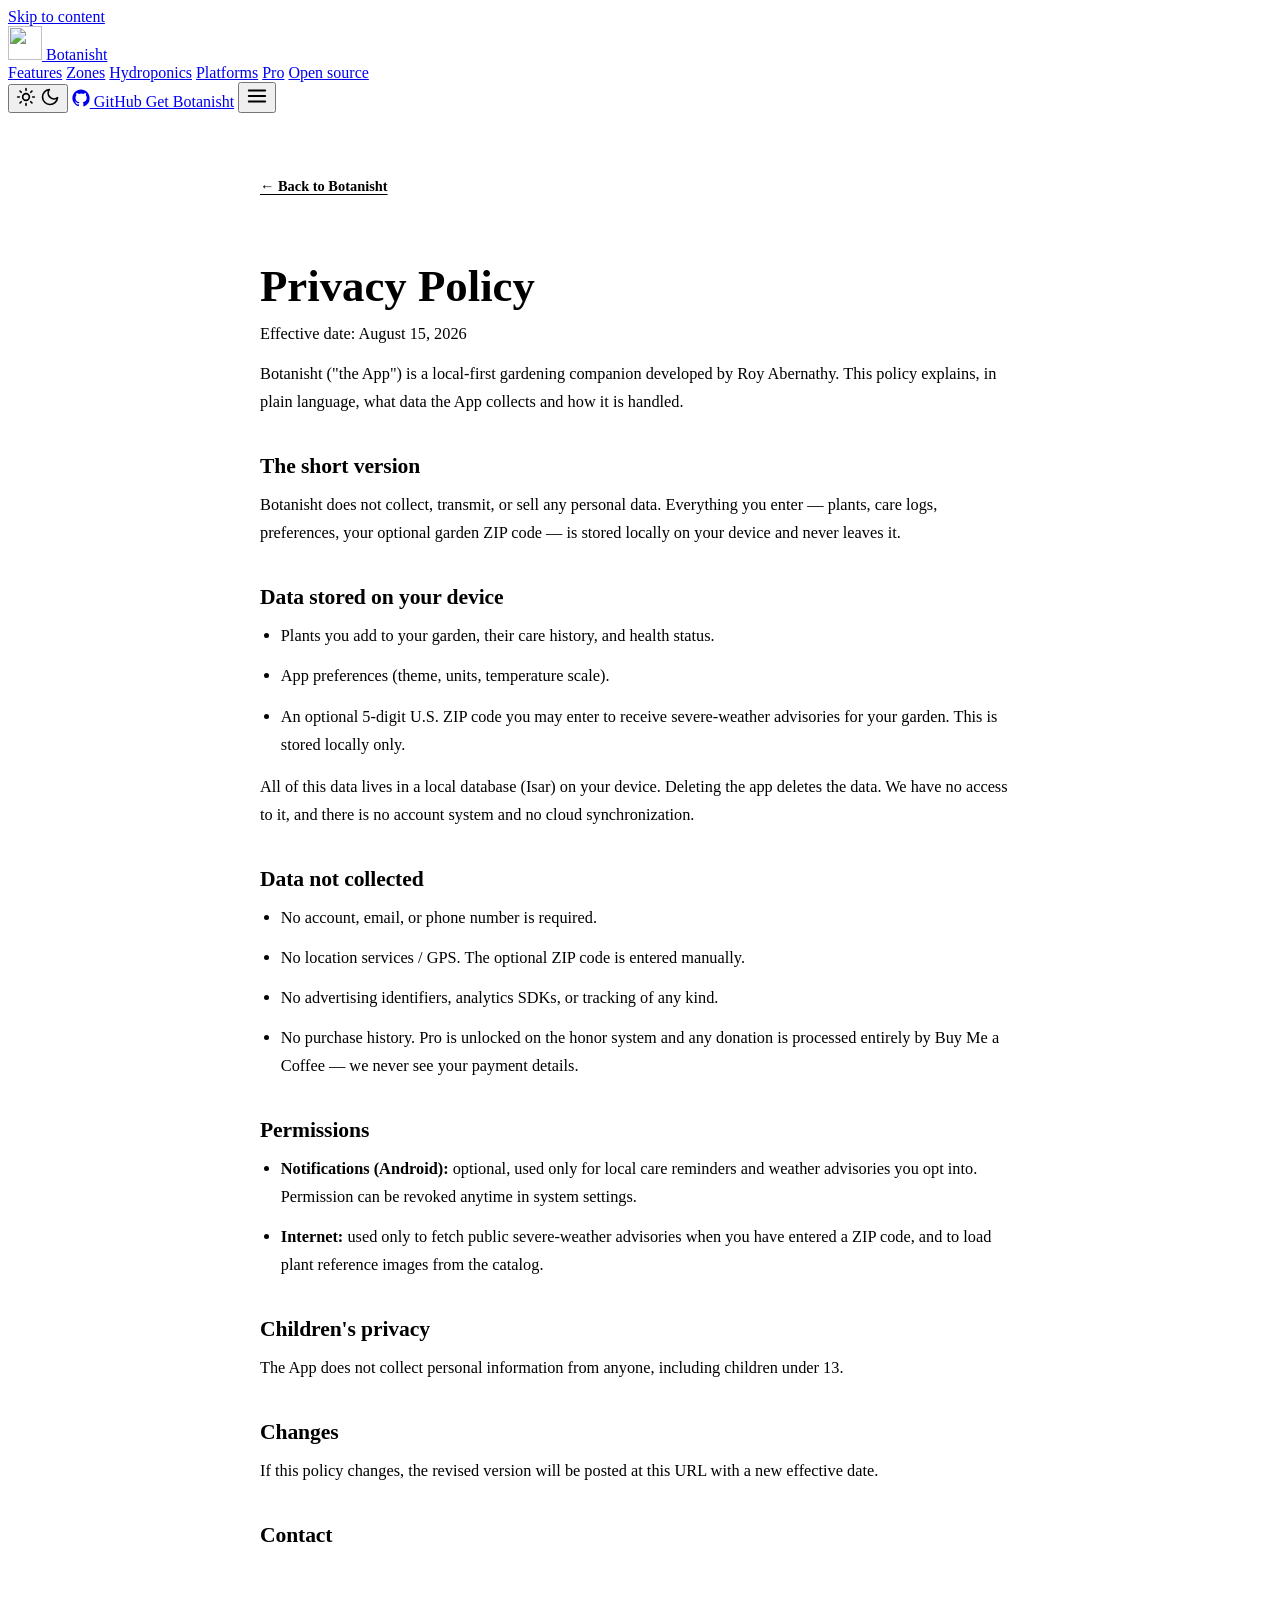
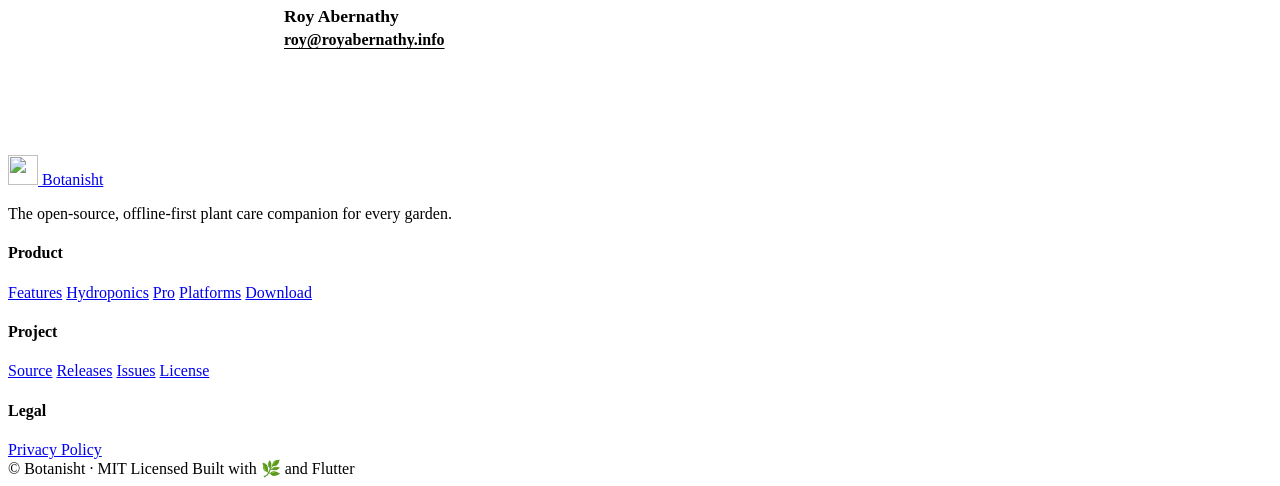
==== privacy/index.html @ b1a3e04a "site: fix /privacy html-ext rewrite loop Move privacy.html -> privacy/index.html. The _redirects app" ====
<!DOCTYPE html>
<html lang="en" data-theme="light">
<head>
  <meta charset="UTF-8" />
  <meta name="viewport" content="width=device-width, initial-scale=1.0" />
  <title>Privacy Policy — Botanisht</title>
  <meta name="description" content="Botanisht's privacy policy. Local-first, no account, no analytics, no tracking. Your data stays on your device." />
  <meta name="theme-color" content="#1b5e3f" />
  <meta name="robots" content="noindex,follow" />
  <link rel="icon" type="image/svg+xml" href="assets/img/logo.svg" />
  <link rel="apple-touch-icon" href="assets/img/logo.svg" />
  <link rel="preconnect" href="https://fonts.googleapis.com" />
  <link rel="preconnect" href="https://fonts.gstatic.com" crossorigin />
  <link href="https://fonts.googleapis.com/css2?family=Inter:wght@400;500;600;700;800&family=Fraunces:opsz,wght@9..144,500;9..144,600;9..144,700&display=swap" rel="stylesheet" />
  <link rel="stylesheet" href="assets/css/style.css" />
  <style>
    .legal { padding: 64px 0 84px; }
    .legal__inner { max-width: 760px; margin: 0 auto; padding: 0 22px; }
    .legal__title { font-size: clamp(2rem, 4vw, 2.8rem); margin-bottom: 8px; }
    .legal__effective { color: var(--ink-faint); font-size: .95rem; font-weight: 500; margin-bottom: 36px; }
    .legal h2 {
      font-family: var(--font-display); font-size: 1.35rem; font-weight: 600;
      margin: 38px 0 12px; color: var(--ink); letter-spacing: -.005em;
    }
    .legal p, .legal li {
      color: var(--ink-soft); font-size: 1.02rem; line-height: 1.72; margin: 0 0 12px;
    }
    .legal ul { padding-left: 1.3em; margin: 0 0 14px; }
    .legal a { color: var(--leaf-deep); text-decoration: underline; text-underline-offset: 3px; }
    .legal a:hover { color: var(--leaf); }
    .legal__back {
      display: inline-flex; align-items: center; gap: 6px;
      font-size: .9rem; font-weight: 600; color: var(--leaf-deep);
      margin-bottom: 28px;
    }
    .legal__back:hover { color: var(--leaf); }
    .legal__contact {
      margin-top: 36px; padding: 22px 24px;
      background: var(--bg-elev); border: 1px solid var(--line);
      border-radius: var(--radius); box-shadow: var(--shadow-sm);
    }
    .legal__contact strong { display: block; font-family: var(--font-display); font-size: 1.1rem; margin-bottom: 4px; }
    .legal__contact a { font-weight: 600; }
  </style>
</head>
<body>
  <!-- Skip link for accessibility -->
  <a class="skip-link" href="#main">Skip to content</a>

  <!-- ===================== NAV ===================== -->
  <header class="nav" id="nav">
    <div class="container nav__inner">
      <a class="brand" href="./" aria-label="Botanisht home">
        <img src="assets/img/logo.svg" alt="" width="34" height="34" />
        <span class="brand__name">Botanisht</span>
      </a>

      <nav class="nav__links" id="navlinks" aria-label="Primary">
        <a href="./#features">Features</a>
        <a href="./#climate">Zones</a>
        <a href="./#hydro">Hydroponics</a>
        <a href="./#platforms">Platforms</a>
        <a href="./#pro">Pro</a>
        <a href="./#opensource">Open source</a>
      </nav>

      <div class="nav__actions">
        <button class="icon-btn" id="theme-toggle" aria-label="Toggle dark mode" title="Toggle theme">
          <svg class="icon-sun" width="20" height="20" viewBox="0 0 24 24" fill="none" stroke="currentColor" stroke-width="2" stroke-linecap="round" stroke-linejoin="round"><circle cx="12" cy="12" r="4"/><path d="M12 2v2M12 20v2M4.9 4.9l1.4 1.4M17.7 17.7l1.4 1.4M2 12h2M20 12h2M4.9 19.1l1.4-1.4M17.7 6.3l1.4-1.4"/></svg>
          <svg class="icon-moon" width="20" height="20" viewBox="0 0 24 24" fill="none" stroke="currentColor" stroke-width="2" stroke-linecap="round" stroke-linejoin="round"><path d="M21 12.8A9 9 0 1 1 11.2 3 7 7 0 0 0 21 12.8z"/></svg>
        </button>
        <a class="btn btn--ghost" href="https://github.com/royabby365/botanisht" target="_blank" rel="noopener">
          <svg width="18" height="18" viewBox="0 0 24 24" fill="currentColor" aria-hidden="true"><path d="M12 .5C5.7.5.5 5.7.5 12c0 5.1 3.3 9.4 7.9 10.9.6.1.8-.2.8-.5v-2c-3.2.7-3.9-1.4-3.9-1.4-.5-1.3-1.3-1.7-1.3-1.7-1-.7.1-.7.1-.7 1.2.1 1.8 1.2 1.8 1.2 1 1.8 2.7 1.3 3.4 1 .1-.8.4-1.3.7-1.6-2.6-.3-5.3-1.3-5.3-5.7 0-1.3.5-2.3 1.2-3.1-.1-.3-.5-1.5.1-3.1 0 0 1-.3 3.3 1.2a11.4 11.4 0 0 1 6 0C17.3 5 18.3 5.3 18.3 5.3c.6 1.6.2 2.8.1 3.1.8.8 1.2 1.8 1.2 3.1 0 4.4-2.7 5.4-5.3 5.7.4.4.8 1.1.8 2.2v3.3c0 .3.2.6.8.5A11.5 11.5 0 0 0 23.5 12C23.5 5.7 18.3.5 12 .5z"/></svg>
          GitHub
        </a>
        <a class="btn btn--primary" href="./#get">Get Botanisht</a>
        <button class="icon-btn nav__burger" id="burger" aria-label="Open menu" aria-expanded="false" aria-controls="navlinks">
          <svg width="22" height="22" viewBox="0 0 24 24" fill="none" stroke="currentColor" stroke-width="2" stroke-linecap="round"><path d="M3 6h18M3 12h18M3 18h18"/></svg>
        </button>
      </div>
    </div>
  </header>

  <main id="main">
    <section class="legal">
      <div class="legal__inner">
        <a class="legal__back" href="./" aria-label="Back to home">← Back to Botanisht</a>

        <h1 class="legal__title">Privacy Policy</h1>
        <p class="legal__effective">Effective date: August 15, 2026</p>

        <p>
          Botanisht ("the App") is a local-first gardening companion developed by
          Roy Abernathy. This policy explains, in plain language, what data the App
          collects and how it is handled.
        </p>

        <h2>The short version</h2>
        <p>
          Botanisht does not collect, transmit, or sell any personal data. Everything
          you enter — plants, care logs, preferences, your optional garden ZIP code —
          is stored locally on your device and never leaves it.
        </p>

        <h2>Data stored on your device</h2>
        <ul>
          <li>Plants you add to your garden, their care history, and health status.</li>
          <li>App preferences (theme, units, temperature scale).</li>
          <li>An optional 5-digit U.S. ZIP code you may enter to receive severe-weather
              advisories for your garden. This is stored locally only.</li>
        </ul>
        <p>
          All of this data lives in a local database (Isar) on your device. Deleting
          the app deletes the data. We have no access to it, and there is no account
          system and no cloud synchronization.
        </p>

        <h2>Data not collected</h2>
        <ul>
          <li>No account, email, or phone number is required.</li>
          <li>No location services / GPS. The optional ZIP code is entered manually.</li>
          <li>No advertising identifiers, analytics SDKs, or tracking of any kind.</li>
          <li>No purchase history. Pro is unlocked on the honor system and any donation
              is processed entirely by Buy Me a Coffee — we never see your payment
              details.</li>
        </ul>

        <h2>Permissions</h2>
        <ul>
          <li><strong>Notifications (Android):</strong> optional, used only for local care reminders and
              weather advisories you opt into. Permission can be revoked anytime in
              system settings.</li>
          <li><strong>Internet:</strong> used only to fetch public severe-weather advisories when you have
              entered a ZIP code, and to load plant reference images from the catalog.</li>
        </ul>

        <h2>Children's privacy</h2>
        <p>
          The App does not collect personal information from anyone, including
          children under 13.
        </p>

        <h2>Changes</h2>
        <p>
          If this policy changes, the revised version will be posted at this URL with
          a new effective date.
        </p>

        <h2>Contact</h2>
        <div class="legal__contact">
          <strong>Roy Abernathy</strong>
          <a href="mailto:roy@royabernathy.info">roy@royabernathy.info</a>
        </div>
      </div>
    </section>
  </main>

  <!-- ===================== FOOTER ===================== -->
  <footer class="footer">
    <div class="container footer__inner">
      <div class="footer__brand">
        <a class="brand" href="./">
          <img src="assets/img/logo.svg" alt="" width="30" height="30" />
          <span class="brand__name">Botanisht</span>
        </a>
        <p>The open-source, offline-first plant care companion for every garden.</p>
      </div>
      <nav class="footer__col" aria-label="Product">
        <h4>Product</h4>
        <a href="./#features">Features</a>
        <a href="./#hydro">Hydroponics</a>
        <a href="./#pro">Pro</a>
        <a href="./#platforms">Platforms</a>
        <a href="./#get">Download</a>
      </nav>
      <nav class="footer__col" aria-label="Project">
        <h4>Project</h4>
        <a href="https://github.com/royabby365/botanisht" target="_blank" rel="noopener">Source</a>
        <a href="https://github.com/royabby365/botanisht/releases" target="_blank" rel="noopener">Releases</a>
        <a href="https://github.com/royabby365/botanisht/issues" target="_blank" rel="noopener">Issues</a>
        <a href="https://github.com/royabby365/botanisht/blob/main/LICENSE" target="_blank" rel="noopener">License</a>
      </nav>
      <nav class="footer__col" aria-label="Legal">
        <h4>Legal</h4>
        <a href="./privacy/">Privacy Policy</a>
      </nav>
    </div>
    <div class="container footer__bottom">
      <span>© <span id="year"></span> Botanisht · MIT Licensed</span>
      <span>Built with 🌿 and Flutter</span>
    </div>
  </footer>

  <script src="assets/js/main.js"></script>
</body>
</html>
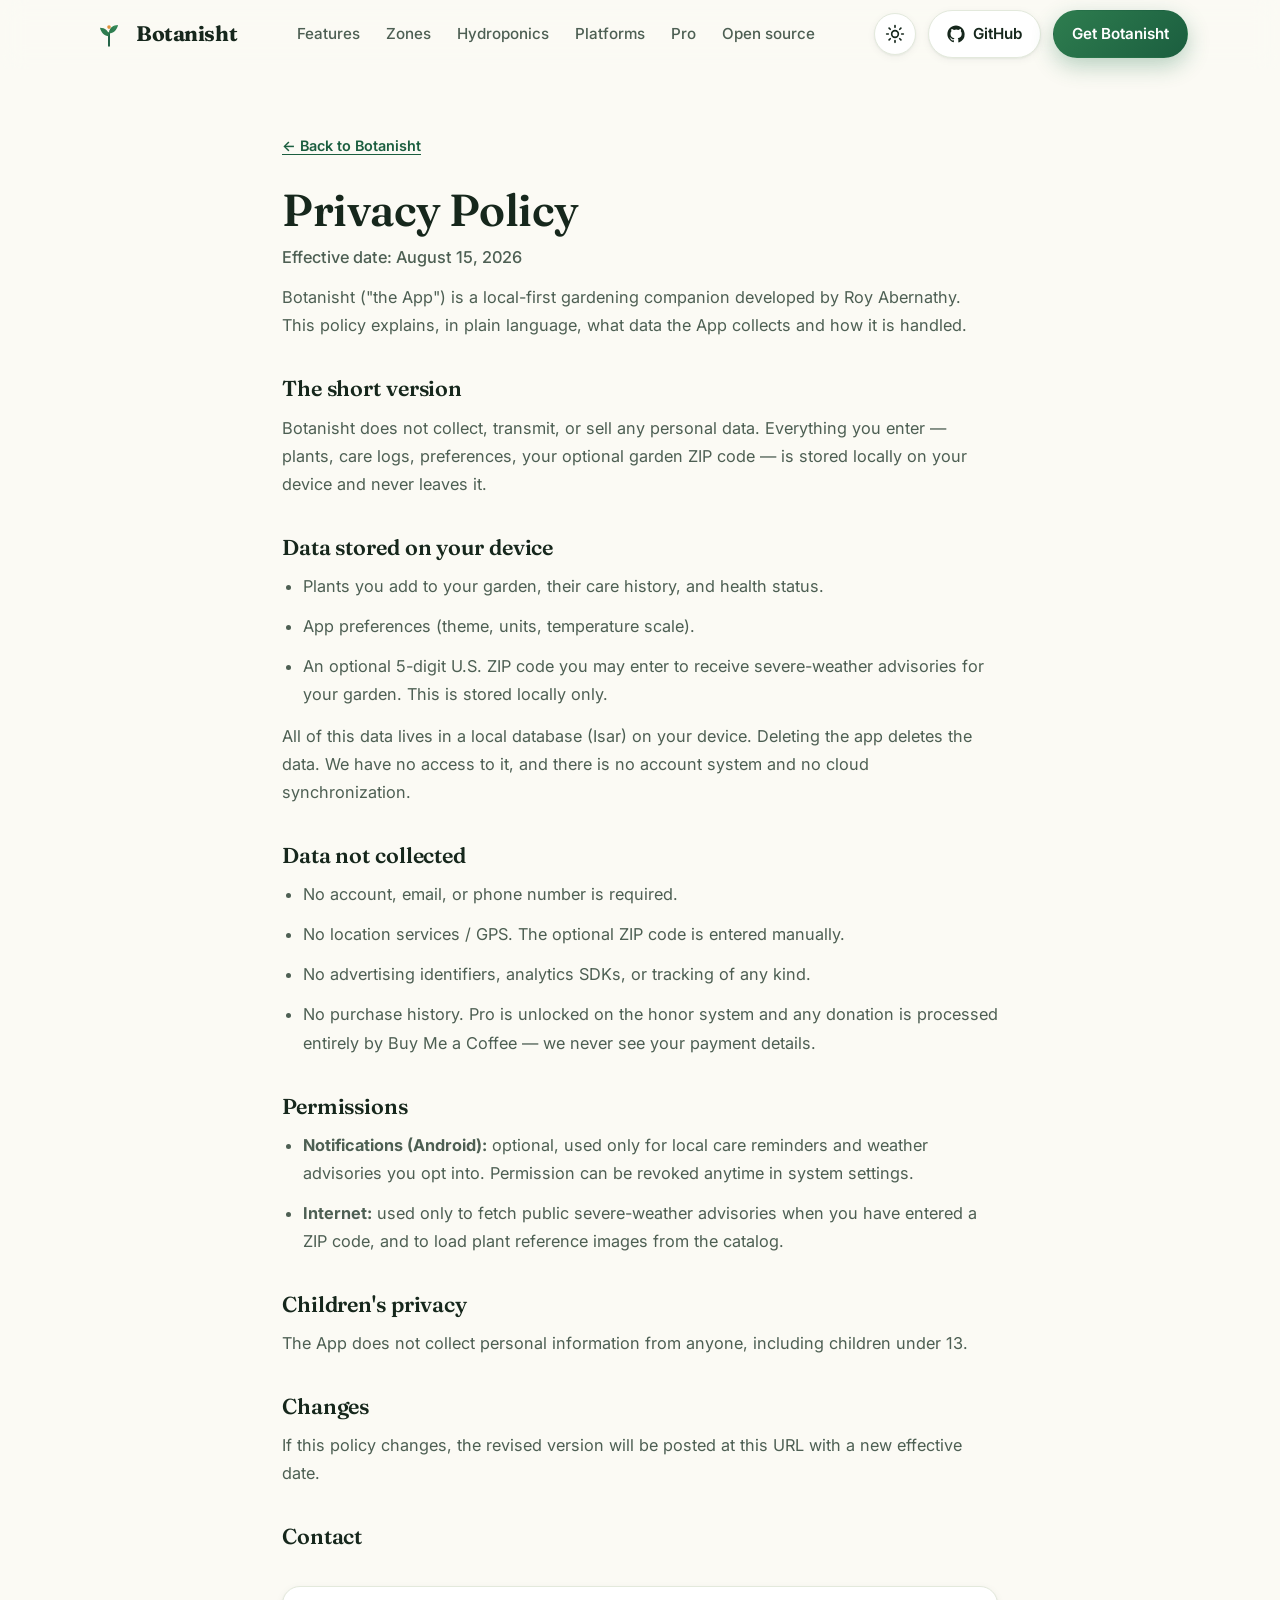
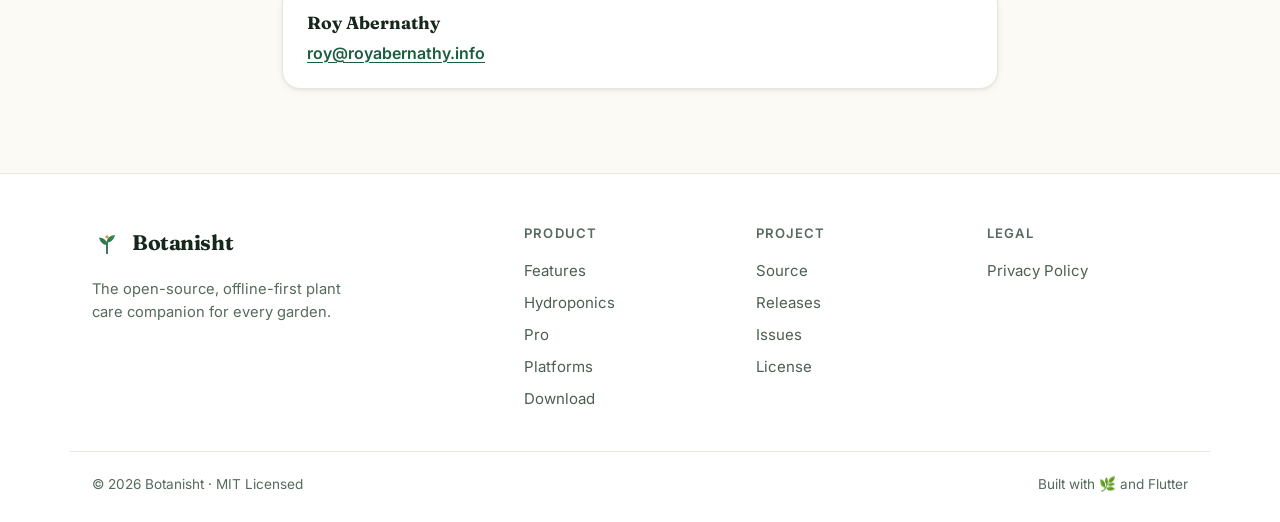
==== commit a5840167: "site: fix asset paths in privacy page after moving to /privacy/ Paths were still relative to root, b" ====
--- a/privacy/index.html
+++ b/privacy/index.html
@@ -7,12 +7,12 @@
   <meta name="description" content="Botanisht's privacy policy. Local-first, no account, no analytics, no tracking. Your data stays on your device." />
   <meta name="theme-color" content="#1b5e3f" />
   <meta name="robots" content="noindex,follow" />
-  <link rel="icon" type="image/svg+xml" href="assets/img/logo.svg" />
-  <link rel="apple-touch-icon" href="assets/img/logo.svg" />
+  <link rel="icon" type="image/svg+xml" href="../assets/img/logo.svg" />
+  <link rel="apple-touch-icon" href="../assets/img/logo.svg" />
   <link rel="preconnect" href="https://fonts.googleapis.com" />
   <link rel="preconnect" href="https://fonts.gstatic.com" crossorigin />
   <link href="https://fonts.googleapis.com/css2?family=Inter:wght@400;500;600;700;800&family=Fraunces:opsz,wght@9..144,500;9..144,600;9..144,700&display=swap" rel="stylesheet" />
-  <link rel="stylesheet" href="assets/css/style.css" />
+  <link rel="stylesheet" href="../assets/css/style.css" />
   <style>
     .legal { padding: 64px 0 84px; }
     .legal__inner { max-width: 760px; margin: 0 auto; padding: 0 22px; }
@@ -51,7 +51,7 @@
   <header class="nav" id="nav">
     <div class="container nav__inner">
       <a class="brand" href="./" aria-label="Botanisht home">
-        <img src="assets/img/logo.svg" alt="" width="34" height="34" />
+        <img src="../assets/img/logo.svg" alt="" width="34" height="34" />
         <span class="brand__name">Botanisht</span>
       </a>
 
@@ -160,7 +160,7 @@
     <div class="container footer__inner">
       <div class="footer__brand">
         <a class="brand" href="./">
-          <img src="assets/img/logo.svg" alt="" width="30" height="30" />
+          <img src="../assets/img/logo.svg" alt="" width="30" height="30" />
           <span class="brand__name">Botanisht</span>
         </a>
         <p>The open-source, offline-first plant care companion for every garden.</p>
@@ -191,6 +191,6 @@
     </div>
   </footer>
 
-  <script src="assets/js/main.js"></script>
+  <script src="../assets/js/main.js"></script>
 </body>
 </html>
--- a/assets/css/style.css
+++ b/assets/css/style.css
@@ -0,0 +1,383 @@
+/* ============================================================
+   Botanisht — marketing site styles
+   Botanical, calm, modern. Light + dark via [data-theme].
+   ============================================================ */
+
+:root {
+  --bg: #fbfaf4;
+  --bg-elev: #ffffff;
+  --bg-tint: #f1f5ec;
+  --ink: #16271c;
+  --ink-soft: #4d5f53;
+  --ink-faint: #566a5d;
+  --line: #e3e9dc;
+  --leaf: #2e7d4f;
+  --leaf-deep: #1b5e3f;
+  --leaf-bright: #4caf6d;
+  --leaf-soft: #e4f1e8;
+  --sun: #e0913a;
+  --sun-soft: #f6d79a;
+  --warn: #d98a2b;
+  --danger: #d2553f;
+  --radius: 18px;
+  --radius-sm: 12px;
+  --shadow-sm: 0 1px 2px rgba(20,40,28,.06), 0 2px 8px rgba(20,40,28,.05);
+  --shadow-md: 0 6px 24px rgba(20,40,28,.10);
+  --shadow-lg: 0 24px 60px rgba(20,40,28,.16);
+  --maxw: 1140px;
+  --font-sans: 'Inter', system-ui, -apple-system, 'Segoe UI', Roboto, sans-serif;
+  --font-display: 'Fraunces', Georgia, 'Times New Roman', serif;
+}
+
+[data-theme="dark"] {
+  --bg: #0e1712;
+  --bg-elev: #15211a;
+  --bg-tint: #131e17;
+  --ink: #eaf2ec;
+  --ink-soft: #a9bcae;
+  --ink-faint: #9bb1a2;
+  --line: #243328;
+  --leaf: #5cc98a;
+  --leaf-deep: #2e7d4f;
+  --leaf-bright: #6fd79a;
+  --leaf-soft: #16301f;
+  --sun: #f0a94e;
+  --sun-soft: #4a361c;
+  --shadow-sm: 0 1px 2px rgba(0,0,0,.4);
+  --shadow-md: 0 6px 24px rgba(0,0,0,.45);
+  --shadow-lg: 0 24px 60px rgba(0,0,0,.55);
+}
+
+* { box-sizing: border-box; }
+
+html { scroll-behavior: smooth; }
+
+body {
+  margin: 0;
+  font-family: var(--font-sans);
+  background: var(--bg);
+  color: var(--ink);
+  line-height: 1.6;
+  -webkit-font-smoothing: antialiased;
+  text-rendering: optimizeLegibility;
+  transition: background .3s ease, color .3s ease;
+}
+
+h1, h2, h3, h4 { font-family: var(--font-display); line-height: 1.12; font-weight: 600; margin: 0; letter-spacing: -.01em; }
+p { margin: 0; }
+a { color: inherit; text-decoration: none; }
+img { max-width: 100%; display: block; }
+
+/* Visible keyboard focus for accessibility */
+:focus-visible { outline: 2px solid var(--leaf); outline-offset: 2px; border-radius: 6px; }
+.btn:focus-visible, .icon-btn:focus-visible { outline-offset: 3px; }
+
+.container { width: 100%; max-width: var(--maxw); margin: 0 auto; padding: 0 22px; }
+
+.skip-link {
+  position: absolute; left: -999px; top: 0; z-index: 200;
+  background: var(--leaf); color: #fff; padding: 10px 16px; border-radius: 0 0 10px 0;
+}
+.skip-link:focus { left: 0; }
+
+/* ---------- Buttons ---------- */
+.btn {
+  display: inline-flex; align-items: center; gap: 8px;
+  font-weight: 600; font-size: .95rem;
+  padding: 11px 18px; border-radius: 999px;
+  border: 1.5px solid transparent; cursor: pointer;
+  transition: transform .15s ease, box-shadow .2s ease, background .2s ease, border-color .2s ease;
+  white-space: nowrap;
+}
+.btn:hover { transform: translateY(-1px); }
+.btn:active { transform: translateY(0); }
+.btn--primary {
+  background: linear-gradient(135deg, var(--leaf) 0%, var(--leaf-deep) 100%);
+  color: #fff; box-shadow: 0 8px 22px rgba(30,110,70,.30);
+}
+.btn--primary:hover { box-shadow: 0 12px 28px rgba(30,110,70,.40); }
+.btn--ghost {
+  background: var(--bg-elev); color: var(--ink); border-color: var(--line);
+  box-shadow: var(--shadow-sm);
+}
+.btn--ghost:hover { border-color: var(--leaf); color: var(--leaf); }
+.btn--lg { padding: 14px 26px; font-size: 1.02rem; }
+
+.icon-btn {
+  display: inline-flex; align-items: center; justify-content: center;
+  width: 42px; height: 42px; border-radius: 50%;
+  background: var(--bg-elev); border: 1.5px solid var(--line);
+  color: var(--ink); cursor: pointer; box-shadow: var(--shadow-sm);
+  transition: border-color .2s ease, color .2s ease;
+}
+.icon-btn:hover { border-color: var(--leaf); color: var(--leaf); }
+
+/* theme icon swap */
+.icon-moon { display: none; }
+[data-theme="dark"] .icon-sun { display: none; }
+[data-theme="dark"] .icon-moon { display: block; }
+
+/* ---------- Nav ---------- */
+.nav {
+  position: sticky; top: 0; z-index: 100;
+  background: color-mix(in srgb, var(--bg) 82%, transparent);
+  backdrop-filter: blur(12px);
+  border-bottom: 1px solid transparent;
+  transition: border-color .3s ease, background .3s ease;
+}
+.nav.is-scrolled { border-color: var(--line); box-shadow: var(--shadow-sm); }
+.nav__inner { display: flex; align-items: center; justify-content: space-between; height: 68px; }
+.brand { display: inline-flex; align-items: center; gap: 10px; font-weight: 700; }
+.brand__name { font-family: var(--font-display); font-size: 1.32rem; letter-spacing: -.02em; }
+.nav__links { display: flex; gap: 26px; }
+.nav__links a { color: var(--ink-soft); font-weight: 500; font-size: .95rem; position: relative; padding: 4px 0; }
+.nav__links a::after {
+  content: ""; position: absolute; left: 0; bottom: -2px; height: 2px; width: 0;
+  background: var(--leaf); transition: width .25s ease;
+}
+.nav__links a:hover { color: var(--ink); }
+.nav__links a:hover::after { width: 100%; }
+.nav__actions { display: flex; align-items: center; gap: 12px; }
+.nav__burger { display: none; }
+
+/* ---------- Hero ---------- */
+.hero { position: relative; overflow: hidden; padding: 60px 0 72px; }
+.hero__bg { position: absolute; inset: 0; z-index: 0; pointer-events: none; }
+.blob { position: absolute; border-radius: 50%; filter: blur(60px); opacity: .5; }
+.blob--1 { width: 460px; height: 460px; background: var(--leaf-soft); top: -140px; right: -120px; }
+.blob--2 { width: 380px; height: 380px; background: var(--sun-soft); opacity: .35; bottom: -160px; left: -120px; }
+.leaf-deco { position: absolute; width: 200px; height: 200px; opacity: .12;
+  background: radial-gradient(circle at 30% 30%, var(--leaf) 0 30%, transparent 32%); }
+.leaf-deco--1 { top: 40px; left: 4%; transform: rotate(20deg); }
+.leaf-deco--2 { bottom: 30px; right: 6%; transform: rotate(-30deg); }
+
+.hero__inner {
+  position: relative; z-index: 1;
+  display: grid; grid-template-columns: 1.05fr .95fr; gap: 40px; align-items: center;
+}
+.pill {
+  display: inline-flex; align-items: center; gap: 8px;
+  background: var(--bg-elev); border: 1px solid var(--line);
+  padding: 7px 14px; border-radius: 999px; font-size: .82rem; font-weight: 600;
+  color: var(--ink-soft); box-shadow: var(--shadow-sm);
+}
+.pill .dot { width: 8px; height: 8px; border-radius: 50%; background: var(--leaf-bright); box-shadow: 0 0 0 4px color-mix(in srgb, var(--leaf-bright) 30%, transparent); }
+.hero__title { font-size: clamp(2.4rem, 5.4vw, 4rem); margin: 18px 0 16px; letter-spacing: -.025em; }
+.grad { background: linear-gradient(120deg, var(--leaf) 0%, var(--sun) 100%); -webkit-background-clip: text; background-clip: text; color: transparent; }
+.hero__lede { font-size: 1.12rem; color: var(--ink-soft); max-width: 38ch; }
+.hero__cta { display: flex; flex-wrap: wrap; gap: 14px; margin: 26px 0 22px; }
+.hero__trust { list-style: none; display: flex; gap: 26px; padding: 0; margin: 0; flex-wrap: wrap; }
+.hero__trust li { font-size: .9rem; color: var(--ink-faint); }
+.hero__trust strong { display: block; font-family: var(--font-display); font-size: 1.5rem; color: var(--ink); }
+
+/* phone mock */
+.hero__phone { display: flex; justify-content: center; }
+.phone {
+  position: relative; width: 300px; height: 600px;
+  background: linear-gradient(160deg, #1c2a21, #0f1813);
+  border-radius: 42px; padding: 12px;
+  box-shadow: var(--shadow-lg); border: 1px solid rgba(255,255,255,.08);
+}
+.phone__notch { position: absolute; top: 12px; left: 50%; transform: translateX(-50%); width: 120px; height: 22px; background: #0f1813; border-radius: 0 0 16px 16px; z-index: 3; }
+.phone__screen {
+  width: 100%; height: 100%; background: var(--bg); border-radius: 32px; overflow: hidden;
+  padding: 30px 16px 16px; display: flex; flex-direction: column; gap: 12px;
+}
+.appbar { display: flex; align-items: center; justify-content: space-between; }
+.appbar__title { font-family: var(--font-display); font-weight: 700; font-size: 1.25rem; color: var(--ink); }
+.appbar__icons { display: flex; gap: 6px; }
+.appbar__chip { width: 30px; height: 30px; border-radius: 50%; background: var(--bg-tint); display: grid; place-items: center; font-size: .85rem; }
+.appcard { background: var(--bg-elev); border: 1px solid var(--line); border-radius: var(--radius-sm); padding: 14px; box-shadow: var(--shadow-sm); }
+.appcard__row { display: flex; justify-content: space-between; align-items: baseline; }
+.appcard__label { font-size: .72rem; text-transform: uppercase; letter-spacing: .08em; color: var(--ink-faint); font-weight: 600; }
+.appcard__val { font-weight: 700; font-size: .95rem; }
+.zones { display: flex; flex-wrap: wrap; gap: 6px; margin-top: 10px; }
+.zone-pill { font-size: .76rem; font-weight: 600; padding: 5px 10px; border-radius: 999px; background: var(--leaf-soft); color: var(--leaf-deep); }
+.zone-pill--warn { background: color-mix(in srgb, var(--warn) 18%, transparent); color: var(--warn); }
+
+.appcard--hydro { background: linear-gradient(160deg, #ffffff, #f3faf4); }
+[data-theme="dark"] .appcard--hydro { background: linear-gradient(160deg, #16231b, #122019); }
+.appcard__head { display: flex; justify-content: space-between; align-items: center; }
+.appcard__htitle { font-weight: 700; font-size: .95rem; color: var(--ink); }
+.live { display: inline-flex; align-items: center; gap: 5px; font-size: .68rem; font-weight: 700; color: var(--leaf); letter-spacing: .04em; }
+.live__dot { width: 7px; height: 7px; border-radius: 50%; background: var(--leaf-bright); box-shadow: 0 0 0 3px color-mix(in srgb, var(--leaf-bright) 30%, transparent); animation: pulse 1.8s infinite; }
+.live--static .live__dot { animation: none; }
+@keyframes pulse { 0%,100% { opacity: 1; } 50% { opacity: .35; } }
+.metric-grid { display: grid; grid-template-columns: 1fr 1fr; gap: 10px; margin-top: 12px; }
+.metric { border-radius: 10px; padding: 10px; border: 1.5px solid; }
+.metric--ok { background: color-mix(in srgb, var(--leaf-bright) 10%, transparent); border-color: color-mix(in srgb, var(--leaf-bright) 35%, transparent); }
+.metric__top { display: flex; justify-content: space-between; align-items: center; }
+.metric__icon { font-size: .95rem; }
+.metric__badge { font-size: .58rem; font-weight: 700; padding: 2px 6px; border-radius: 5px; background: color-mix(in srgb, var(--leaf-bright) 22%, transparent); color: var(--leaf); letter-spacing: .04em; }
+.metric__val { font-family: var(--font-display); font-weight: 700; font-size: 1.7rem; color: var(--leaf); margin-top: 6px; line-height: 1; }
+.metric__unit { font-size: .9rem; margin-left: 3px; color: var(--leaf); }
+.metric__label { font-size: .72rem; color: var(--ink-soft); font-weight: 600; }
+.metric-sub { display: grid; grid-template-columns: repeat(3,1fr); gap: 8px; margin-top: 10px; }
+.msub { background: var(--bg-tint); border-radius: 8px; padding: 7px 4px; text-align: center; }
+.msub__ic { display: block; font-size: .85rem; }
+.msub__v { display: block; font-weight: 700; font-size: .82rem; }
+.msub__l { display: block; font-size: .6rem; color: var(--ink-faint); }
+.appcard--task { display: flex; flex-direction: column; gap: 8px; }
+.task { display: flex; align-items: center; gap: 10px; font-weight: 600; font-size: .85rem; }
+.task__check { width: 20px; height: 20px; border-radius: 50%; background: var(--leaf); color: #fff; display: grid; place-items: center; font-size: .7rem; flex: 0 0 auto; }
+.task__check--soon { background: var(--warn); }
+.task em { color: var(--ink-faint); font-style: normal; font-weight: 500; }
+
+/* ---------- Strip ---------- */
+.strip { border-top: 1px solid var(--line); border-bottom: 1px solid var(--line); background: var(--bg-elev); }
+.strip__inner { display: flex; flex-wrap: wrap; gap: 14px 34px; justify-content: center; padding: 16px 22px; color: var(--ink-faint); font-size: .88rem; font-weight: 600; letter-spacing: .01em; }
+
+/* ---------- Sections ---------- */
+.section { padding: 84px 0; }
+.section--tint { background: var(--bg-tint); }
+.section__head { max-width: 640px; margin: 0 auto 48px; text-align: center; }
+.eyebrow { display: inline-block; font-size: .8rem; font-weight: 700; text-transform: uppercase; letter-spacing: .12em; color: var(--leaf); margin-bottom: 12px; }
+.section__title { font-size: clamp(1.8rem, 3.6vw, 2.6rem); }
+.section__sub { margin-top: 14px; color: var(--ink-soft); font-size: 1.05rem; }
+
+/* ---------- Feature grid ---------- */
+.grid { display: grid; gap: 22px; }
+.grid--features { grid-template-columns: repeat(4, 1fr); }
+.card {
+  background: var(--bg-elev); border: 1px solid var(--line); border-radius: var(--radius);
+  padding: 26px 22px; box-shadow: var(--shadow-sm);
+  transition: transform .2s ease, box-shadow .2s ease, border-color .2s ease;
+}
+.card:hover { transform: translateY(-4px); box-shadow: var(--shadow-md); border-color: color-mix(in srgb, var(--leaf) 40%, var(--line)); }
+.card__icon {
+  width: 50px; height: 50px; border-radius: 14px; display: grid; place-items: center;
+  background: linear-gradient(135deg, var(--leaf-soft), color-mix(in srgb, var(--sun-soft) 50%, var(--leaf-soft)));
+  color: var(--leaf-deep); margin-bottom: 16px;
+}
+.card__icon svg { width: 26px; height: 26px; }
+.card h3 { font-size: 1.15rem; margin-bottom: 8px; }
+.card p { color: var(--ink-soft); font-size: .95rem; }
+
+/* ---------- Split sections ---------- */
+.split { display: grid; grid-template-columns: 1fr 1fr; gap: 52px; align-items: center; }
+.split--rev .split__media { order: 2; }
+.split__copy .section__title { text-align: left; }
+.split__copy .eyebrow { margin-bottom: 10px; }
+.checklist { list-style: none; padding: 0; margin: 22px 0 26px; display: flex; flex-direction: column; gap: 12px; }
+.checklist li { display: flex; gap: 12px; align-items: flex-start; color: var(--ink-soft); font-size: 1rem; }
+.checklist li span { flex: 0 0 auto; width: 24px; height: 24px; border-radius: 50%; background: var(--leaf-soft); color: var(--leaf-deep); display: grid; place-items: center; font-size: .8rem; font-weight: 700; }
+
+/* zone art */
+.zone-art { position: relative; aspect-ratio: 1; max-width: 420px; margin: 0 auto; display: grid; place-items: center; }
+.zone-art__ring { position: absolute; width: 78%; height: 78%; border-radius: 50%; border: 2px dashed color-mix(in srgb, var(--leaf) 35%, transparent); animation: spin 40s linear infinite; }
+@keyframes spin { to { transform: rotate(360deg); } }
+.zone-center { width: 110px; height: 110px; border-radius: 50%; background: linear-gradient(135deg, var(--leaf), var(--leaf-deep)); color: #fff; display: grid; place-items: center; font-family: var(--font-display); font-weight: 700; font-size: 1.1rem; box-shadow: var(--shadow-md); }
+.zone-node { position: absolute; background: var(--bg-elev); border: 1px solid var(--line); border-radius: 999px; padding: 8px 14px; font-weight: 600; font-size: .9rem; box-shadow: var(--shadow-sm); display: inline-flex; gap: 7px; align-items: center; }
+.zone-node--1 { top: 4%; left: 8%; }
+.zone-node--2 { top: 16%; right: 2%; }
+.zone-node--3 { bottom: 20%; left: -2%; }
+.zone-node--4 { bottom: 4%; right: 10%; }
+.zone-node--5 { bottom: 32%; right: -4%; }
+
+/* gauge card */
+.gauge-card { background: var(--bg-elev); border: 1px solid var(--line); border-radius: var(--radius); padding: 22px; box-shadow: var(--shadow-md); max-width: 420px; margin: 0 auto; width: 100%; }
+.gauge-card__head { display: flex; justify-content: space-between; align-items: center; font-weight: 700; }
+.gauge-row { display: grid; grid-template-columns: 1fr 1fr; gap: 14px; margin: 16px 0; }
+.gauge { border-radius: 14px; padding: 16px; text-align: center; border: 1.5px solid; }
+.gauge--ok { background: color-mix(in srgb, var(--leaf-bright) 10%, transparent); border-color: color-mix(in srgb, var(--leaf-bright) 35%, transparent); }
+.gauge__num { display: block; font-family: var(--font-display); font-weight: 700; font-size: 2rem; color: var(--leaf); line-height: 1; }
+.gauge__lbl { display: block; font-size: .75rem; color: var(--ink-soft); margin-top: 6px; font-weight: 600; }
+.spark { background: var(--bg-tint); border-radius: 12px; padding: 8px; margin: 6px 0; }
+.spark svg { width: 100%; height: 70px; display: block; }
+.spark__line { fill: none; stroke: var(--leaf); stroke-width: 2.5; stroke-linecap: round; stroke-linejoin: round; }
+.spark__area { fill: color-mix(in srgb, var(--leaf) 14%, transparent); stroke: none; }
+.gauge-foot { display: flex; justify-content: space-between; font-size: .82rem; color: var(--ink-soft); font-weight: 600; }
+
+/* code card */
+.code-card { background: #0f1813; border-radius: var(--radius); overflow: hidden; box-shadow: var(--shadow-md); max-width: 520px; margin: 0 auto; width: 100%; }
+.code-card__bar { display: flex; gap: 7px; padding: 14px 16px; background: #16231b; }
+.code-card__bar span { width: 12px; height: 12px; border-radius: 50%; background: #2c3b30; }
+.code-card__bar span:nth-child(1){ background:#d2553f;} .code-card__bar span:nth-child(2){ background:#e0913a;} .code-card__bar span:nth-child(3){ background:#5cc98a;}
+.code-card pre { margin: 0; padding: 18px; overflow-x: auto; font-family: ui-monospace, 'SF Mono', Menlo, Consolas, monospace; font-size: .82rem; line-height: 1.65; color: #cfe0d4; }
+.c-key { color: #f0a94e; } .c-str { color: #8fd6a6; } .c-com { color: #6c8372; font-style: italic; } .c-num { color: #e9c08a; }
+
+/* platforms */
+.grid--platforms { grid-template-columns: repeat(5, 1fr); }
+.plat { background: var(--bg-elev); border: 1px solid var(--line); border-radius: var(--radius); padding: 26px 16px; text-align: center; box-shadow: var(--shadow-sm); transition: transform .2s ease, box-shadow .2s ease; }
+.plat:hover { transform: translateY(-4px); box-shadow: var(--shadow-md); }
+.plat__emoji { font-size: 2rem; display: block; margin-bottom: 10px; }
+.plat strong { display: block; font-size: 1.02rem; }
+.plat small { color: var(--ink-faint); }
+
+/* ---------- CTA ---------- */
+.cta { padding: 30px 0 90px; }
+.cta__inner { background: linear-gradient(135deg, var(--leaf-deep), var(--leaf)); color: #fff; border-radius: 28px; padding: 56px 32px; text-align: center; box-shadow: var(--shadow-lg); position: relative; overflow: hidden; }
+.cta__inner::before { content:""; position:absolute; width: 300px; height: 300px; border-radius: 50%; background: rgba(255,255,255,.08); top: -120px; right: -80px; }
+.cta__inner::after { content:""; position:absolute; width: 220px; height: 220px; border-radius: 50%; background: rgba(255,255,255,.06); bottom: -100px; left: -60px; }
+.cta__title { font-size: clamp(1.8rem, 4vw, 2.6rem); position: relative; }
+.cta__sub { margin: 14px auto 28px; max-width: 50ch; opacity: .92; font-size: 1.05rem; position: relative; }
+.cta__btns { display: flex; gap: 14px; justify-content: center; flex-wrap: wrap; position: relative; }
+.cta__btns .btn--ghost { background: rgba(255,255,255,.12); border-color: rgba(255,255,255,.4); color: #fff; }
+.cta__btns .btn--ghost:hover { background: rgba(255,255,255,.2); color: #fff; }
+.cta__note { margin-top: 22px; font-size: .9rem; opacity: .85; position: relative; }
+
+/* ---------- Footer ---------- */
+.footer { background: var(--bg-elev); border-top: 1px solid var(--line); padding: 52px 0 26px; }
+.footer__inner { display: grid; grid-template-columns: 2fr 1fr 1fr 1fr; gap: 30px; }
+.footer__brand p { color: var(--ink-faint); font-size: .92rem; margin-top: 12px; max-width: 30ch; }
+.footer__col h4 { font-family: var(--font-sans); font-size: .82rem; text-transform: uppercase; letter-spacing: .08em; color: var(--ink-faint); margin-bottom: 14px; }
+.footer__col a { display: block; color: var(--ink-soft); font-size: .94rem; padding: 4px 0; }
+.footer__col a:hover { color: var(--leaf); }
+.footer__bottom { display: flex; justify-content: space-between; flex-wrap: wrap; gap: 10px; margin-top: 36px; padding-top: 22px; border-top: 1px solid var(--line); color: var(--ink-faint); font-size: .85rem; }
+
+/* ---------- Reveal animation ---------- */
+.reveal { opacity: 0; transform: translateY(22px); transition: opacity .6s ease, transform .6s ease; }
+.reveal.is-visible { opacity: 1; transform: none; }
+
+/* ---------- Responsive ---------- */
+@media (max-width: 980px) {
+  .grid--features { grid-template-columns: repeat(2, 1fr); }
+  .grid--platforms { grid-template-columns: repeat(3, 1fr); }
+  .hero__inner { grid-template-columns: 1fr; gap: 48px; }
+  .hero__phone { order: -1; }
+  .split, .split--rev { grid-template-columns: 1fr; gap: 36px; }
+  .split--rev .split__media { order: 0; }
+  .footer__inner { grid-template-columns: 1fr 1fr; }
+}
+@media (max-width: 720px) {
+  .nav__links { display: none; }
+  .nav__burger { display: inline-flex; }
+  .nav__links.is-open {
+    display: flex; flex-direction: column; gap: 4px;
+    position: absolute; top: 68px; left: 0; right: 0;
+    background: var(--bg-elev); border-bottom: 1px solid var(--line);
+    padding: 14px 22px; box-shadow: var(--shadow-md);
+  }
+  .nav__links.is-open a { padding: 10px 0; font-size: 1rem; }
+  .nav .btn--ghost { display: none; }
+  .section { padding: 60px 0; }
+  .grid--features { grid-template-columns: 1fr; }
+  .grid--platforms { grid-template-columns: repeat(2, 1fr); }
+  .footer__inner { grid-template-columns: 1fr; }
+}
+@media (prefers-reduced-motion: reduce) {
+  * { scroll-behavior: auto; }
+  .reveal { opacity: 1; transform: none; transition: none; }
+  .blob, .zone-art__ring, .live__dot { animation: none; }
+}
+
+/* ===================== PRO ===================== */
+.pro-card {
+  background: var(--bg-elev);
+  border: 1.5px solid color-mix(in srgb, var(--sun) 55%, var(--line));
+  border-radius: 22px;
+  padding: 32px;
+  box-shadow: var(--shadow-md);
+  display: flex;
+  flex-direction: column;
+}
+.pro-card__head { display: flex; align-items: center; gap: 12px; margin-bottom: 14px; }
+.pro-card__badge {
+  background: linear-gradient(135deg, #d4a843 0%, #e0913a 100%);
+  color: #fff; font-weight: 800; font-size: .8rem; letter-spacing: .12em;
+  padding: 6px 14px; border-radius: 999px; box-shadow: 0 4px 12px rgba(224,145,58,.35);
+}
+.pro-card h3 { margin: 0; font-size: 1.4rem; }
+.pro-card__copy { color: var(--ink-soft); line-height: 1.7; margin-bottom: 24px; }
+.pro-card__btn { width: 100%; justify-content: center; margin-top: auto; }
+.pro-card__note { text-align: center; color: var(--ink-faint); font-size: .85rem; margin-top: 16px; }
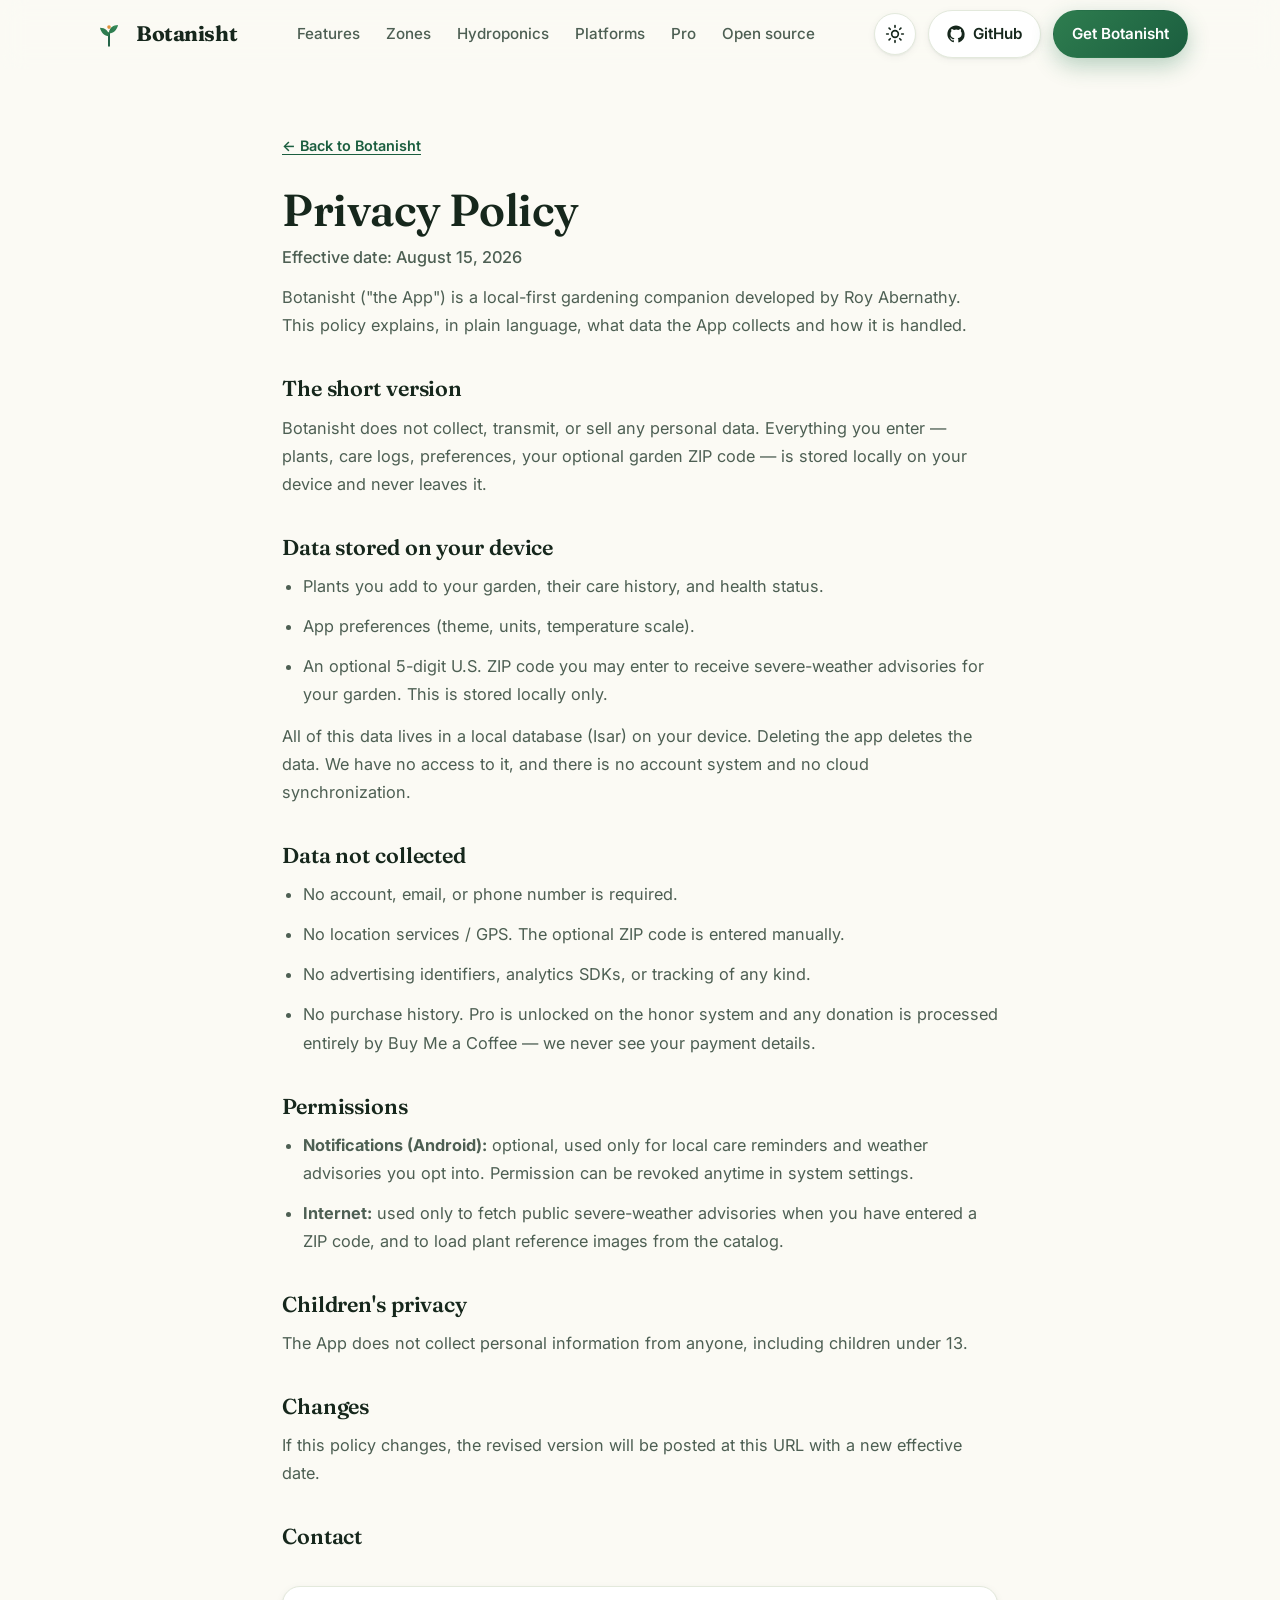
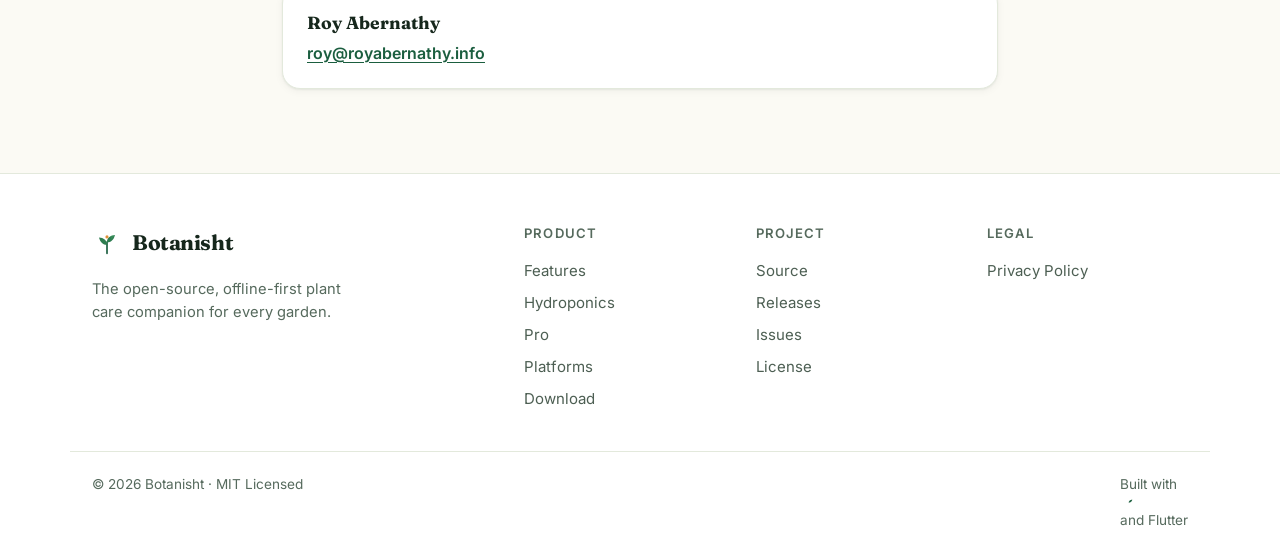
==== commit e78795d5: "feat(brand-mark): stamp wordmark leaf-t flourish in site footer Extracted the trailing leaf flourish" ====
--- a/privacy/index.html
+++ b/privacy/index.html
@@ -84,7 +84,7 @@
   <main id="main">
     <section class="legal">
       <div class="legal__inner">
-        <a class="legal__back" href="./" aria-label="Back to home">← Back to Botanisht</a>
+        <a class="legal__back" href="/" aria-label="Back to home">← Back to Botanisht</a>
 
         <h1 class="legal__title">Privacy Policy</h1>
         <p class="legal__effective">Effective date: August 15, 2026</p>
@@ -187,7 +187,7 @@
     </div>
     <div class="container footer__bottom">
       <span>© <span id="year"></span> Botanisht · MIT Licensed</span>
-      <span>Built with 🌿 and Flutter</span>
+      <span>Built with <img src="../assets/img/leaf-mark.svg" alt="" class="leaf-stamp" width="14" height="14" aria-hidden="true" /> and Flutter</span>
     </div>
   </footer>
 
--- a/assets/css/style.css
+++ b/assets/css/style.css
@@ -150,6 +150,15 @@
   background: radial-gradient(circle at 30% 30%, var(--leaf) 0 30%, transparent 32%); }
 .leaf-deco--1 { top: 40px; left: 4%; transform: rotate(20deg); }
 .leaf-deco--2 { bottom: 30px; right: 6%; transform: rotate(-30deg); }
+.wordmark-badge {
+  position: absolute; bottom: 20px; right: 4%;
+  border-radius: 14px; overflow: hidden;
+  box-shadow: var(--shadow-md);
+  opacity: .85; transform: rotate(-3deg);
+  transition: opacity .3s, transform .3s;
+}
+.wordmark-badge img { display: block; max-width: clamp(130px, 16vw, 260px); height: auto; }
+@media (max-width: 800px) { .wordmark-badge { display: none; } }
 
 .hero__inner {
   position: relative; z-index: 1;
@@ -324,6 +333,7 @@
 .footer__col a { display: block; color: var(--ink-soft); font-size: .94rem; padding: 4px 0; }
 .footer__col a:hover { color: var(--leaf); }
 .footer__bottom { display: flex; justify-content: space-between; flex-wrap: wrap; gap: 10px; margin-top: 36px; padding-top: 22px; border-top: 1px solid var(--line); color: var(--ink-faint); font-size: .85rem; }
+.footer__bottom .leaf-stamp { vertical-align: -2px; margin: 0 2px; }
 
 /* ---------- Reveal animation ---------- */
 .reveal { opacity: 0; transform: translateY(22px); transition: opacity .6s ease, transform .6s ease; }
@@ -381,3 +391,72 @@
 .pro-card__copy { color: var(--ink-soft); line-height: 1.7; margin-bottom: 24px; }
 .pro-card__btn { width: 100%; justify-content: center; margin-top: auto; }
 .pro-card__note { text-align: center; color: var(--ink-faint); font-size: .85rem; margin-top: 16px; }
+
+/* ===================== SPONSORS ===================== */
+.sponsor-card {
+  background: var(--bg-elev);
+  border: 1.5px solid color-mix(in srgb, var(--leaf) 55%, var(--line));
+  border-radius: 22px;
+  padding: 32px;
+  box-shadow: var(--shadow-md);
+  display: flex;
+  flex-direction: column;
+  max-width: 420px;
+  margin: 0 auto;
+  width: 100%;
+}
+.sponsor-card__badge {
+  display: inline-block;
+  background: linear-gradient(135deg, var(--leaf) 0%, var(--leaf-deep) 100%);
+  color: #fff;
+  font-weight: 800;
+  font-size: .8rem;
+  letter-spacing: .12em;
+  padding: 6px 14px;
+  border-radius: 999px;
+  box-shadow: 0 4px 12px rgba(30,110,70,.35);
+  margin-bottom: 16px;
+  width: fit-content;
+}
+.sponsor-card__title {
+  font-size: 1.4rem;
+  margin-bottom: 10px;
+}
+.sponsor-card__copy {
+  color: var(--ink-soft);
+  line-height: 1.7;
+  font-size: .95rem;
+  margin-bottom: 22px;
+}
+.sponsor-card__stats {
+  display: grid;
+  grid-template-columns: repeat(3, 1fr);
+  gap: 12px;
+  margin-bottom: 24px;
+}
+.sponsor-stat {
+  text-align: center;
+  background: var(--bg-tint);
+  border-radius: 14px;
+  padding: 14px 8px;
+}
+.sponsor-stat__num {
+  display: block;
+  font-family: var(--font-display);
+  font-weight: 700;
+  font-size: 1.8rem;
+  color: var(--leaf);
+  line-height: 1.1;
+}
+.sponsor-stat__lbl {
+  display: block;
+  font-size: .72rem;
+  color: var(--ink-faint);
+  margin-top: 4px;
+  font-weight: 600;
+}
+.sponsor-card__btn {
+  width: 100%;
+  justify-content: center;
+  margin-top: auto;
+}
